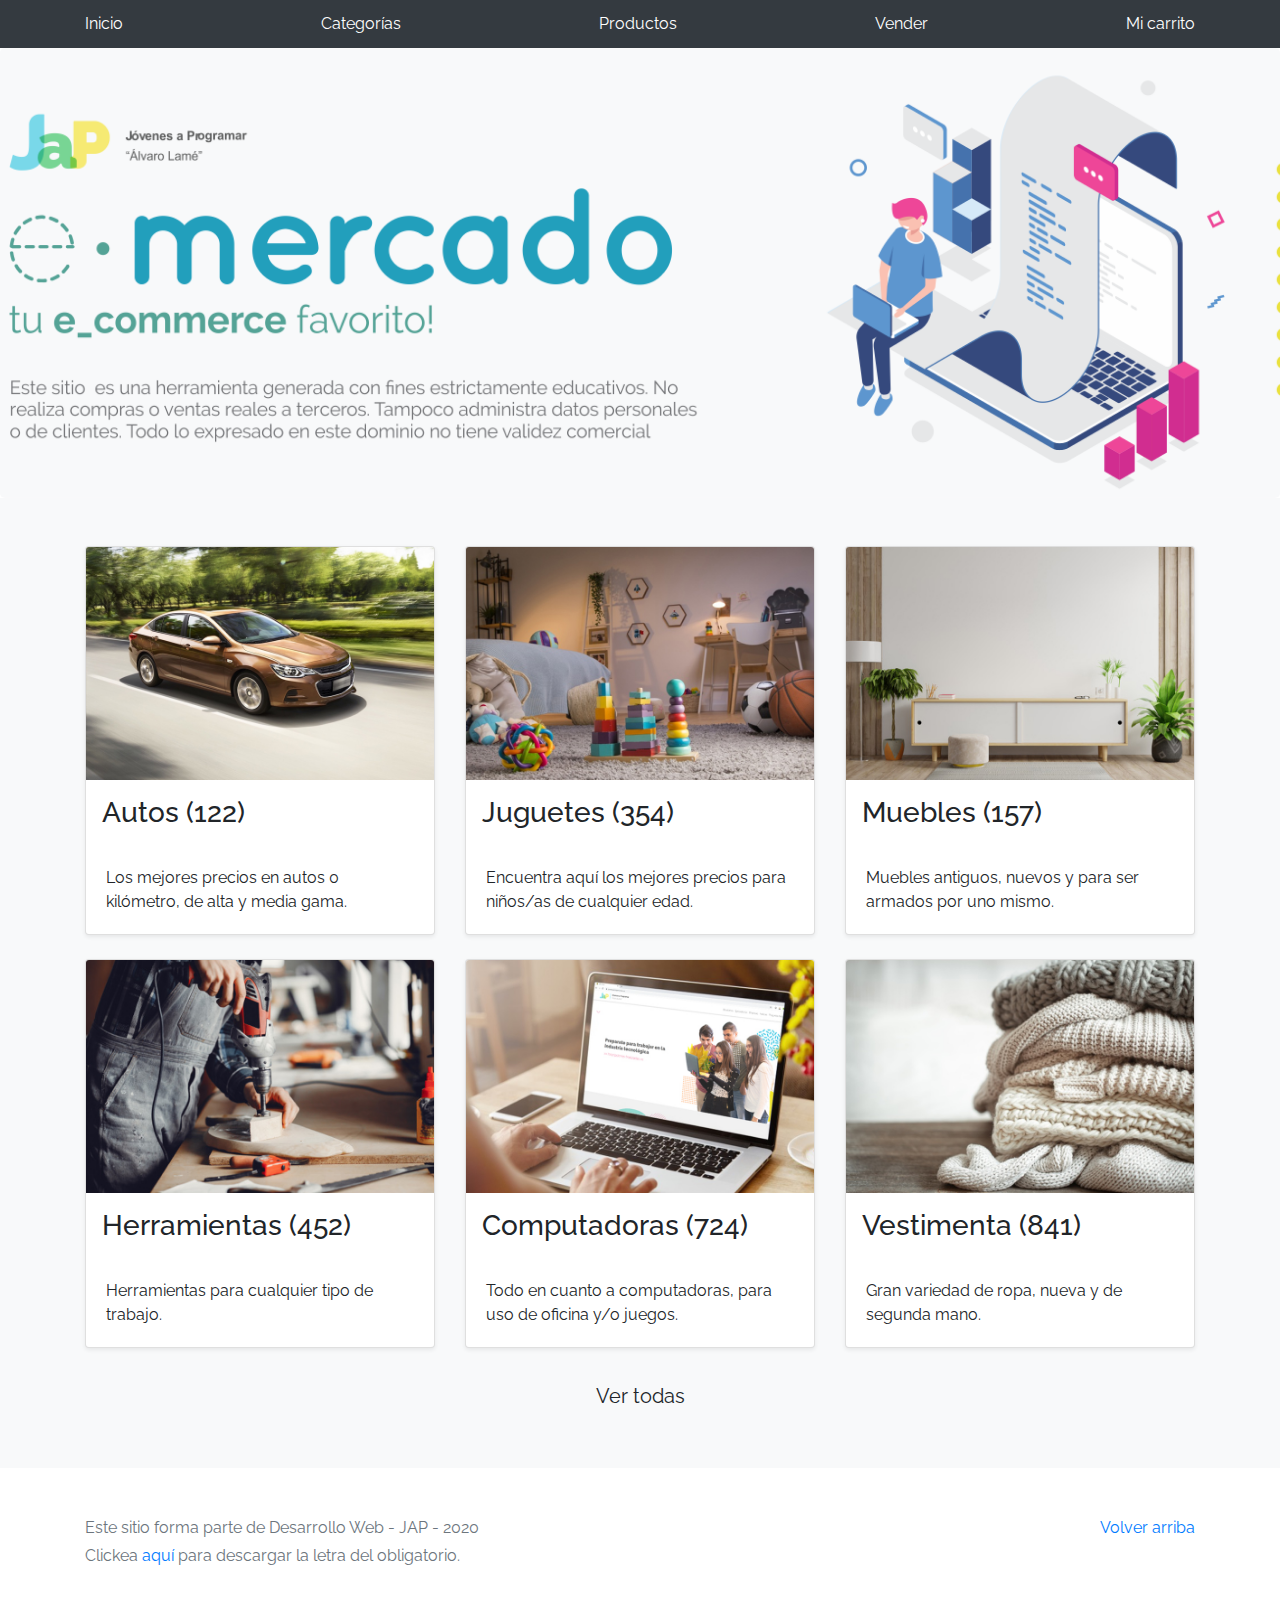
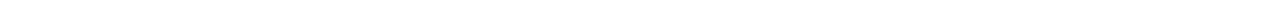
==== index.html @ 3a1cd9dd "Entrega 0" ====
<!DOCTYPE html>
<!-- saved from url=(0049)https://getbootstrap.com/docs/4.3/examples/album/ -->
<html lang="en">
  <head>
    <meta http-equiv="Content-Type" content="text/html; charset=UTF-8">
    <meta name="viewport" content="width=device-width, initial-scale=1, shrink-to-fit=no">
    <meta name="description" content="">
    <title>eMercado - Todo lo que busques está aquí</title>

    <link rel="canonical" href="https://getbootstrap.com/docs/4.3/examples/album/">
    <link href="https://fonts.googleapis.com/css?family=Raleway:300,300i,400,400i,700,700i,900,900i" rel="stylesheet">
    <!-- Bootstrap core CSS -->
    <link href="css/bootstrap.min.css" rel="stylesheet">
    <link href="css/styles.css" rel="stylesheet">
  </head>
  <body>
    <nav class="site-header sticky-top py-1 bg-dark">
      <div class="container d-flex flex-column flex-md-row justify-content-between">
        <a class="py-2 d-none d-md-inline-block" href="index.html">Inicio</a>
        <a class="py-2 d-none d-md-inline-block" href="categories.html">Categorías</a>
        <a class="py-2 d-none d-md-inline-block" href="products.html">Productos</a>
        <a class="py-2 d-none d-md-inline-block" href="sell.html">Vender</a>
        <a class="py-2 d-none d-md-inline-block" href="cart.html">Mi carrito</a>
      </div>
    </nav>
    <main role="main">
      <section class="jumbotron text-center">
        <div class="m-5">
          <h1></h1>
        </div>
      </section>
      <div class="album py-5 bg-light">
        <div class="container">
          <div class="row">
            <div class="col-md-4">
              <a href="categories.html" class="card mb-4 shadow-sm custom-card">
                <img class="bd-placeholder-img card-img-top"  src="img/cat1.jpg">
                <h3 class="m-3">Autos (122)</h3>
                <div class="card-body">
                  <p class="card-text">Los mejores precios en autos 0 kilómetro, de alta y media gama.</p>
                </div>
              </a>
            </div>
            <div class="col-md-4">
                <a href="categories.html" class="card mb-4 shadow-sm custom-card">
                  <img class="bd-placeholder-img card-img-top" src="img/cat2.jpg">
                  <h3 class="m-3">Juguetes (354)</h3>
                  <div class="card-body">
                    <p class="card-text">Encuentra aquí los mejores precios para niños/as de cualquier edad.</p>
                  </div>
                </a>
            </div>
            <div class="col-md-4">
                <a href="categories.html" class="card mb-4 shadow-sm custom-card">
                  <img class="bd-placeholder-img card-img-top" src="img/cat3.jpg">
                  <h3 class="m-3">Muebles (157)</h3>
                  <div class="card-body">
                    <p class="card-text">Muebles antiguos, nuevos y para ser armados por uno mismo.</p>
                  </div>
                </a>
            </div>
            <div class="col-md-4">
                <a href="categories.html" class="card mb-4 shadow-sm custom-card">
                  <img class="bd-placeholder-img card-img-top" src="img/cat4.jpg">
                  <h3 class="m-3">Herramientas (452)</h3>
                  <div class="card-body">
                    <p class="card-text">Herramientas para cualquier tipo de trabajo.</p>
                  </div>
                </a>
            </div>
            <div class="col-md-4">
                <a href="categories.html" class="card mb-4 shadow-sm custom-card">
                  <img class="bd-placeholder-img card-img-top" src="img/cat5.jpg">
                  <h3 class="m-3">Computadoras (724)</h3>
                  <div class="card-body">
                    <p class="card-text">Todo en cuanto a computadoras, para uso de oficina y/o juegos.</p>
                  </div>
                </a>
            </div>
            <div class="col-md-4">
                <a href="categories.html" class="card mb-4 shadow-sm custom-card">
                  <img class="bd-placeholder-img card-img-top" src="img/cat6.jpg">
                  <h3 class="m-3">Vestimenta (841)</h3>
                  <div class="card-body">
                    <p class="card-text">Gran variedad de ropa, nueva y de segunda mano.</p>
                  </div>
                </a>
            </div>
          </div>
          <div class="row">
              <a type="button" class="btn btn-light btn-lg btn-block" href="categories.html">Ver todas</a>
          </div>
        </div>
      </div>
    </main>
    <footer class="text-muted">
      <div class="container">
        <p class="float-right">
          <a href="#">Volver arriba</a>
        </p>
        <p>Este sitio forma parte de Desarrollo Web - JAP - 2020</p>
        <p>Clickea <a target="_blank" href="Letra.pdf">aquí</a> para descargar la letra del obligatorio.</p>
      </div>
    </footer>
    <script src="js/jquery-3.4.1.min.js"></script>
    <script src="js/bootstrap.bundle.min.js"></script>
    <script src="js/init.js"></script>
  </body>
</html>
---- css/styles.css ----
.jumbotron, .card-body, .container, .site-header{
    font-family: 'Raleway', serif !important;
}

.jumbotron .display-4{
    font-weight: bold;
}

.jumbotron {
  height: 50vh;
  padding: 5em inherit;
  margin-bottom: 0;
  background-color: #53C0FB;
  background: url('../img/cover_back.png');
  background-size: cover;
  background-position: center;
  background-repeat: no-repeat;
  color: black;
  font-weight: bold;
}

@media (min-width: 768px) {
  .jumbotron {
    padding-top: 6rem;
    padding-bottom: 6rem;
  }
}

.jumbotron p:last-child {
  margin-bottom: 0;
}

.jumbotron-heading {
  font-weight: 300;
}

.jumbotron .container {
  max-width: 40rem;
  background-color: rgba(255, 255, 255, 0.5);
  border-radius: 10px;
  text-shadow: 1px 1px 2px grey;
}

.jumbotron .lead{
  font-size: 38px;
}

footer {
  padding-top: 3rem;
  padding-bottom: 3rem;
}

footer p {
  margin-bottom: .25rem;
}

.site-header a {
  color: white;
  transition: ease-in-out color .15s;
}

.light-text {
  color: white;
}

.site-header .dropdown-menu a {
  color: black;
}

.dropzone{
  border: 2px dashed #0087F7;
  border-radius: 5px;
  background: white;
}

.alert{
  position: fixed;
  top:80px;
  width: 50%;
  left: 50%;
  transform: translate(-50%, 0);
}

.lds-ring {
  display: inline-block;
  position: relative;
  width: 64px;
  height: 64px;
  top:50%;
  left: 50%;
}
.lds-ring div {
  box-sizing: border-box;
  display: block;
  position: absolute;
  width: 51px;
  height: 51px;
  margin: 6px;
  border: 6px solid #fff;
  border-radius: 50%;
  animation: lds-ring 1.2s cubic-bezier(0.5, 0, 0.5, 1) infinite;
  border-color: #fff transparent transparent transparent;
}
.lds-ring div:nth-child(1) {
  animation-delay: -0.45s;
}
.lds-ring div:nth-child(2) {
  animation-delay: -0.3s;
}
.lds-ring div:nth-child(3) {
  animation-delay: -0.15s;
}
@keyframes lds-ring {
  0% {
    transform: rotate(0deg);
  }
  100% {
    transform: rotate(360deg);
  }
}

#spinner-wrapper{
  position: fixed;
  background-color: rgba(0,0,0,0.5);
  width:100%;
  height: 100%;
  top:0;
  left:0;
  z-index: 1021;
  display: none;
}

a.custom-card,
a.custom-card:hover {
  color: inherit;
  text-decoration: inherit;
}

.checked {
  color: orange;
}
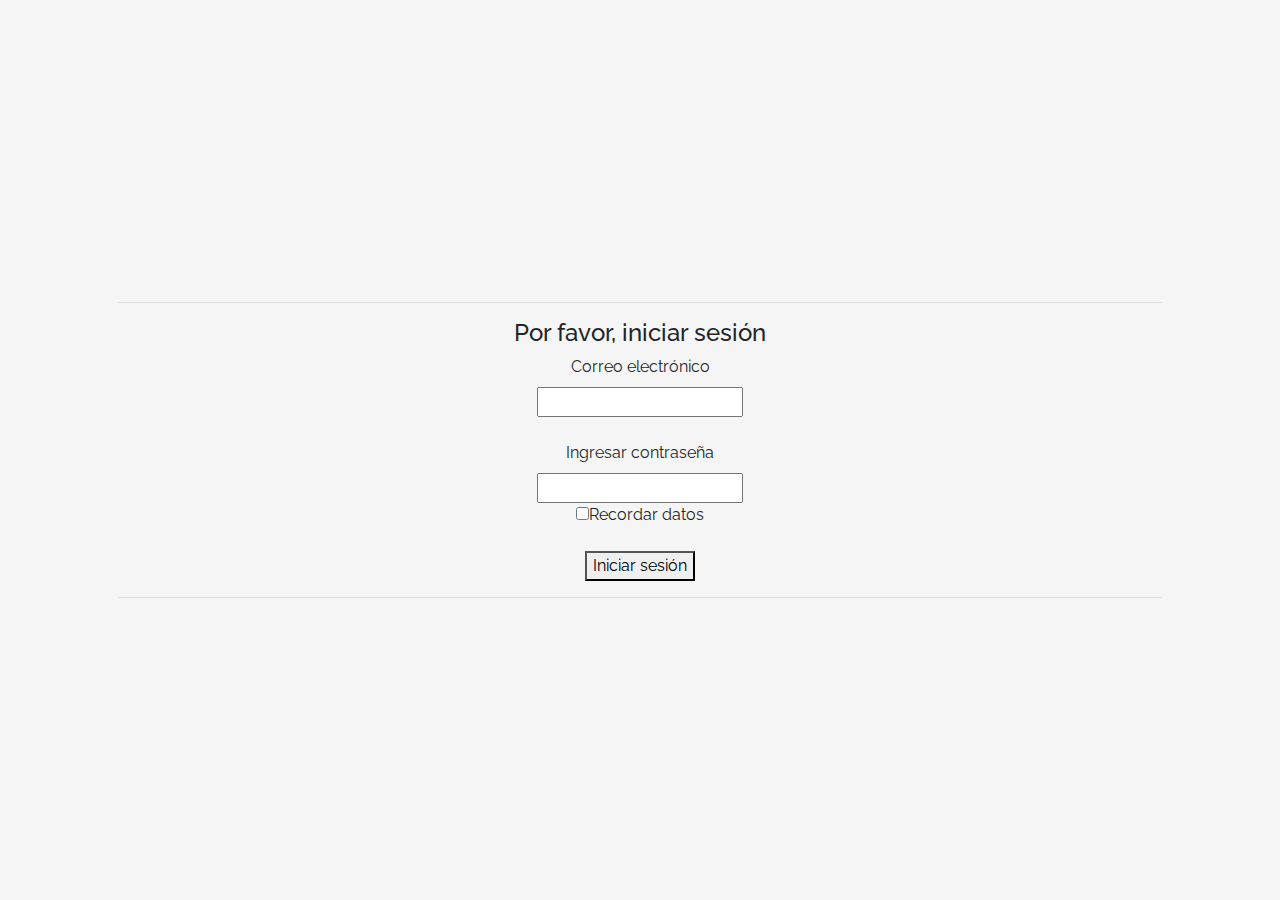
==== commit a9baed70: "64276603_entrega1" ====
--- a/index.html
+++ b/index.html
@@ -1,109 +1,64 @@
 <!DOCTYPE html>
 <!-- saved from url=(0049)https://getbootstrap.com/docs/4.3/examples/album/ -->
 <html lang="en">
-  <head>
-    <meta http-equiv="Content-Type" content="text/html; charset=UTF-8">
-    <meta name="viewport" content="width=device-width, initial-scale=1, shrink-to-fit=no">
-    <meta name="description" content="">
-    <title>eMercado - Todo lo que busques está aquí</title>
 
-    <link rel="canonical" href="https://getbootstrap.com/docs/4.3/examples/album/">
-    <link href="https://fonts.googleapis.com/css?family=Raleway:300,300i,400,400i,700,700i,900,900i" rel="stylesheet">
-    <!-- Bootstrap core CSS -->
-    <link href="css/bootstrap.min.css" rel="stylesheet">
-    <link href="css/styles.css" rel="stylesheet">
-  </head>
-  <body>
-    <nav class="site-header sticky-top py-1 bg-dark">
-      <div class="container d-flex flex-column flex-md-row justify-content-between">
-        <a class="py-2 d-none d-md-inline-block" href="index.html">Inicio</a>
-        <a class="py-2 d-none d-md-inline-block" href="categories.html">Categorías</a>
-        <a class="py-2 d-none d-md-inline-block" href="products.html">Productos</a>
-        <a class="py-2 d-none d-md-inline-block" href="sell.html">Vender</a>
-        <a class="py-2 d-none d-md-inline-block" href="cart.html">Mi carrito</a>
-      </div>
-    </nav>
-    <main role="main">
-      <section class="jumbotron text-center">
-        <div class="m-5">
-          <h1></h1>
-        </div>
-      </section>
-      <div class="album py-5 bg-light">
-        <div class="container">
-          <div class="row">
-            <div class="col-md-4">
-              <a href="categories.html" class="card mb-4 shadow-sm custom-card">
-                <img class="bd-placeholder-img card-img-top"  src="img/cat1.jpg">
-                <h3 class="m-3">Autos (122)</h3>
-                <div class="card-body">
-                  <p class="card-text">Los mejores precios en autos 0 kilómetro, de alta y media gama.</p>
-                </div>
-              </a>
-            </div>
-            <div class="col-md-4">
-                <a href="categories.html" class="card mb-4 shadow-sm custom-card">
-                  <img class="bd-placeholder-img card-img-top" src="img/cat2.jpg">
-                  <h3 class="m-3">Juguetes (354)</h3>
-                  <div class="card-body">
-                    <p class="card-text">Encuentra aquí los mejores precios para niños/as de cualquier edad.</p>
-                  </div>
-                </a>
-            </div>
-            <div class="col-md-4">
-                <a href="categories.html" class="card mb-4 shadow-sm custom-card">
-                  <img class="bd-placeholder-img card-img-top" src="img/cat3.jpg">
-                  <h3 class="m-3">Muebles (157)</h3>
-                  <div class="card-body">
-                    <p class="card-text">Muebles antiguos, nuevos y para ser armados por uno mismo.</p>
-                  </div>
-                </a>
-            </div>
-            <div class="col-md-4">
-                <a href="categories.html" class="card mb-4 shadow-sm custom-card">
-                  <img class="bd-placeholder-img card-img-top" src="img/cat4.jpg">
-                  <h3 class="m-3">Herramientas (452)</h3>
-                  <div class="card-body">
-                    <p class="card-text">Herramientas para cualquier tipo de trabajo.</p>
-                  </div>
-                </a>
-            </div>
-            <div class="col-md-4">
-                <a href="categories.html" class="card mb-4 shadow-sm custom-card">
-                  <img class="bd-placeholder-img card-img-top" src="img/cat5.jpg">
-                  <h3 class="m-3">Computadoras (724)</h3>
-                  <div class="card-body">
-                    <p class="card-text">Todo en cuanto a computadoras, para uso de oficina y/o juegos.</p>
-                  </div>
-                </a>
-            </div>
-            <div class="col-md-4">
-                <a href="categories.html" class="card mb-4 shadow-sm custom-card">
-                  <img class="bd-placeholder-img card-img-top" src="img/cat6.jpg">
-                  <h3 class="m-3">Vestimenta (841)</h3>
-                  <div class="card-body">
-                    <p class="card-text">Gran variedad de ropa, nueva y de segunda mano.</p>
-                  </div>
-                </a>
-            </div>
-          </div>
-          <div class="row">
-              <a type="button" class="btn btn-light btn-lg btn-block" href="categories.html">Ver todas</a>
-          </div>
-        </div>
-      </div>
-    </main>
-    <footer class="text-muted">
-      <div class="container">
-        <p class="float-right">
-          <a href="#">Volver arriba</a>
-        </p>
-        <p>Este sitio forma parte de Desarrollo Web - JAP - 2020</p>
-        <p>Clickea <a target="_blank" href="Letra.pdf">aquí</a> para descargar la letra del obligatorio.</p>
-      </div>
-    </footer>
-    <script src="js/jquery-3.4.1.min.js"></script>
-    <script src="js/bootstrap.bundle.min.js"></script>
-    <script src="js/init.js"></script>
-  </body>
+<head>
+  <meta http-equiv="Content-Type" content="text/html; charset=UTF-8">
+  <meta name="viewport" content="width=device-width, initial-scale=1, shrink-to-fit=no">
+  <meta name="description" content="">
+  <title>eMercado - Todo lo que busques está aquí</title>
+
+  <link rel="canonical" href="https://getbootstrap.com/docs/4.3/examples/album/">
+  <link href="https://fonts.googleapis.com/css?family=Raleway:300,300i,400,400i,700,700i,900,900i" rel="stylesheet">
+  <!-- Bootstrap core CSS -->
+  <link href="css/bootstrap.min.css" rel="stylesheet">
+  <link href="css/styles.css" rel="stylesheet">
+  <style>
+    html,
+    body {
+      height: 100%;
+    }
+
+    body {
+      display: -ms-flexbox;
+      display: flex;
+      -ms-flex-align: center;
+      align-items: center;
+      padding-top: 40px;
+      padding-bottom: 40px;
+      background-color: #f5f5f5;
+    }
+
+    .signin {
+      width: 100%;
+      max-width: 330px;
+      padding: 15px;
+      margin: auto;
+    }
+  </style>
+</head>
+
+<body class="text-center">
+  <div class="container p-5">
+    <div style="position: relative; width:auto; top: 0;"><hr>
+
+      <h4 class="alert-heading">Por favor, iniciar sesión</h4>
+
+        <label for="inputEmail">Correo electrónico</label><br>
+        <input id="inputEmail" type="email" name="mail"><br><br>
+        
+        <label for="inputPassword">Ingresar contraseña</label><br>
+        <input id="inputPassword" type="password" name="password"><br>
+
+        <input type="checkbox" name="Recordar" value="">Recordar datos <br><br>
+        <button id="submit" type="submit">Iniciar sesión</button> 
+
+      <hr>
+    </div>
+  </div>
+
+  <script src="js/init.js"></script>
+  <script src="js/login.js"></script>
+</body>
+
 </html>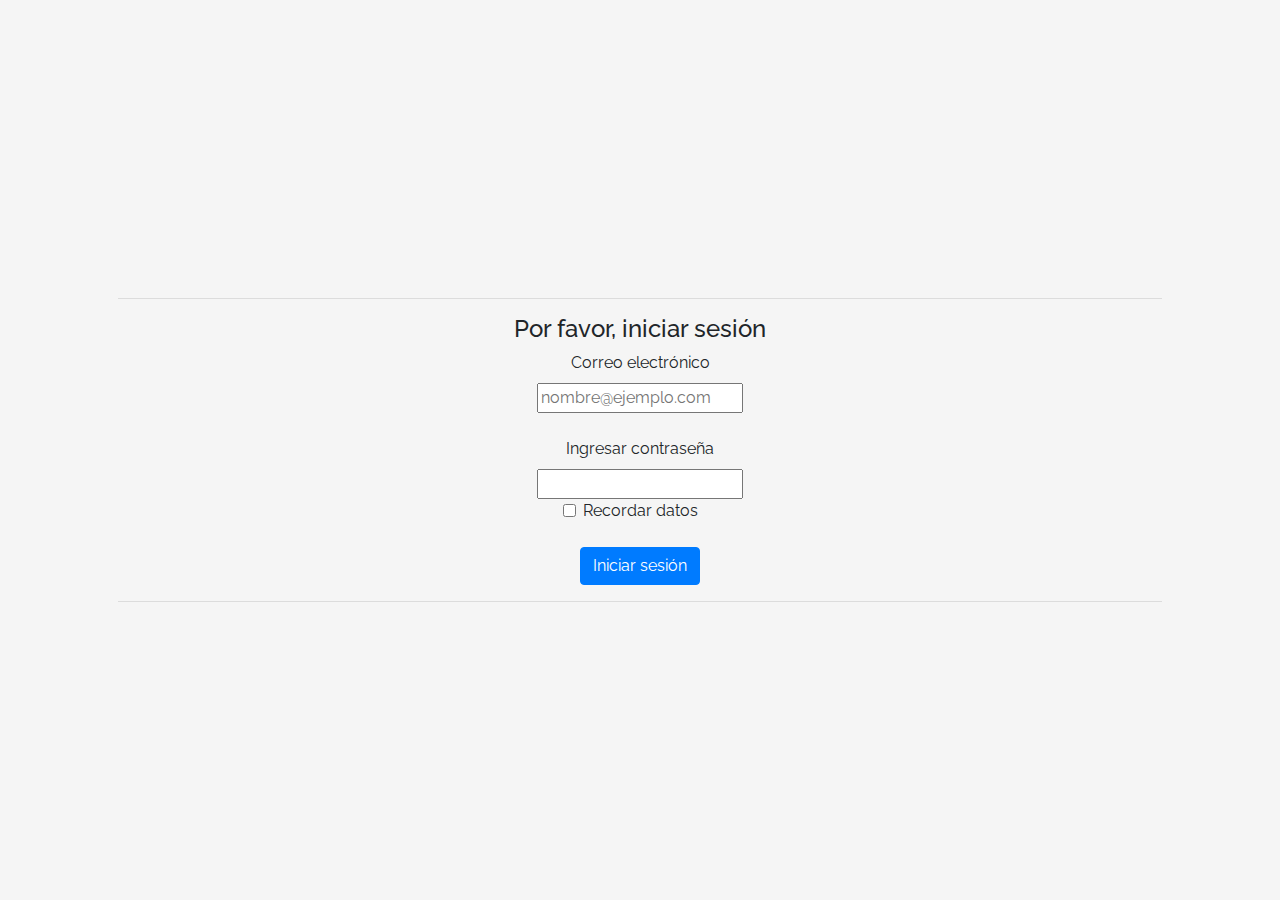
==== commit 074d6c44: "Entrega 1" ====
--- a/index.html
+++ b/index.html
@@ -44,14 +44,14 @@
 
       <h4 class="alert-heading">Por favor, iniciar sesión</h4>
 
-        <label for="inputEmail">Correo electrónico</label><br>
-        <input id="inputEmail" type="email" name="mail"><br><br>
+        <label for="email">Correo electrónico</label><br>
+        <input id="email" type="email" name="email" placeholder="nombre@ejemplo.com"><br><br>
         
-        <label for="inputPassword">Ingresar contraseña</label><br>
-        <input id="inputPassword" type="password" name="password"><br>
+        <label for="password">Ingresar contraseña</label><br>
+        <input id="password" type="password" name="password"><br>
 
-        <input type="checkbox" name="Recordar" value="">Recordar datos <br><br>
-        <button id="submit" type="submit">Iniciar sesión</button> 
+        <input class="form-check-input" type="checkbox" name="Recordar" value="">Recordar datos <br><br>
+        <button id="submit" type="submit" class="btn btn-primary">Iniciar sesión</button> 
 
       <hr>
     </div>
--- a/css/styles.css
+++ b/css/styles.css
@@ -138,4 +138,8 @@
 
 .checked {
   color: orange;
+}
+
+.productos{
+  text-align: center;
 }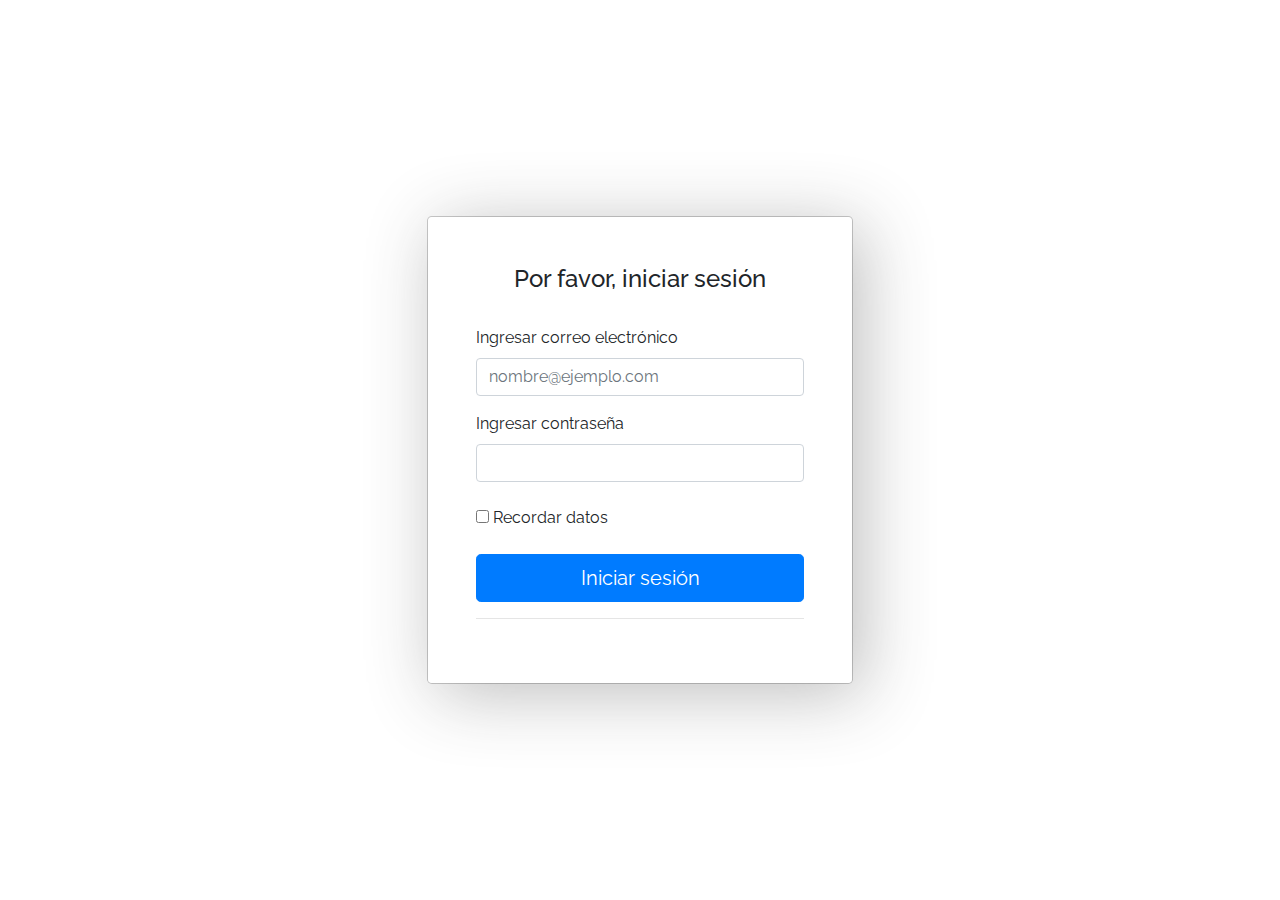
==== commit 50968a72: "improved login style" ====
--- a/index.html
+++ b/index.html
@@ -35,23 +35,36 @@
       padding: 15px;
       margin: auto;
     }
+
+    body {
+      background: url(img/fondo\ login.jpg) fixed;
+      background-size: cover;
+    }
+
+    .modal-content {
+      box-shadow: 10px 10px 70px rgba(53, 52, 52, 0.322)
+    }
+
   </style>
 </head>
 
-<body class="text-center">
-  <div class="container p-5">
-    <div style="position: relative; width:auto; top: 0;"><hr>
+<body >
+  <div class="container p-5 modal-content col-4">
+    <div>
 
-      <h4 class="alert-heading">Por favor, iniciar sesión</h4>
+      <h4 class="text-center">Por favor, iniciar sesión</h4><br>
 
-        <label for="email">Correo electrónico</label><br>
-        <input id="email" type="email" name="email" placeholder="nombre@ejemplo.com"><br><br>
-        
-        <label for="password">Ingresar contraseña</label><br>
-        <input id="password" type="password" name="password"><br>
+      <div class="form-group">
+        <label for="inputemail">Ingresar correo electrónico</label><br>
+        <input id="email" type="email" class="form-control" name="email" placeholder="nombre@ejemplo.com">
+      </div>
 
-        <input class="form-check-input" type="checkbox" name="Recordar" value="">Recordar datos <br><br>
-        <button id="submit" type="submit" class="btn btn-primary">Iniciar sesión</button> 
+      <label for="inputpassword">Ingresar contraseña</label><br>
+      <input id="password" type="password" class="form-control" name="password"><br>
+
+      <input class="form-check-input, text-center" type="checkbox" name="Recordar"> Recordar datos <br><br>
+
+      <button id="submit" type="submit" class="btn btn-lg btn-primary btn-block">Iniciar sesión</button>
 
       <hr>
     </div>
